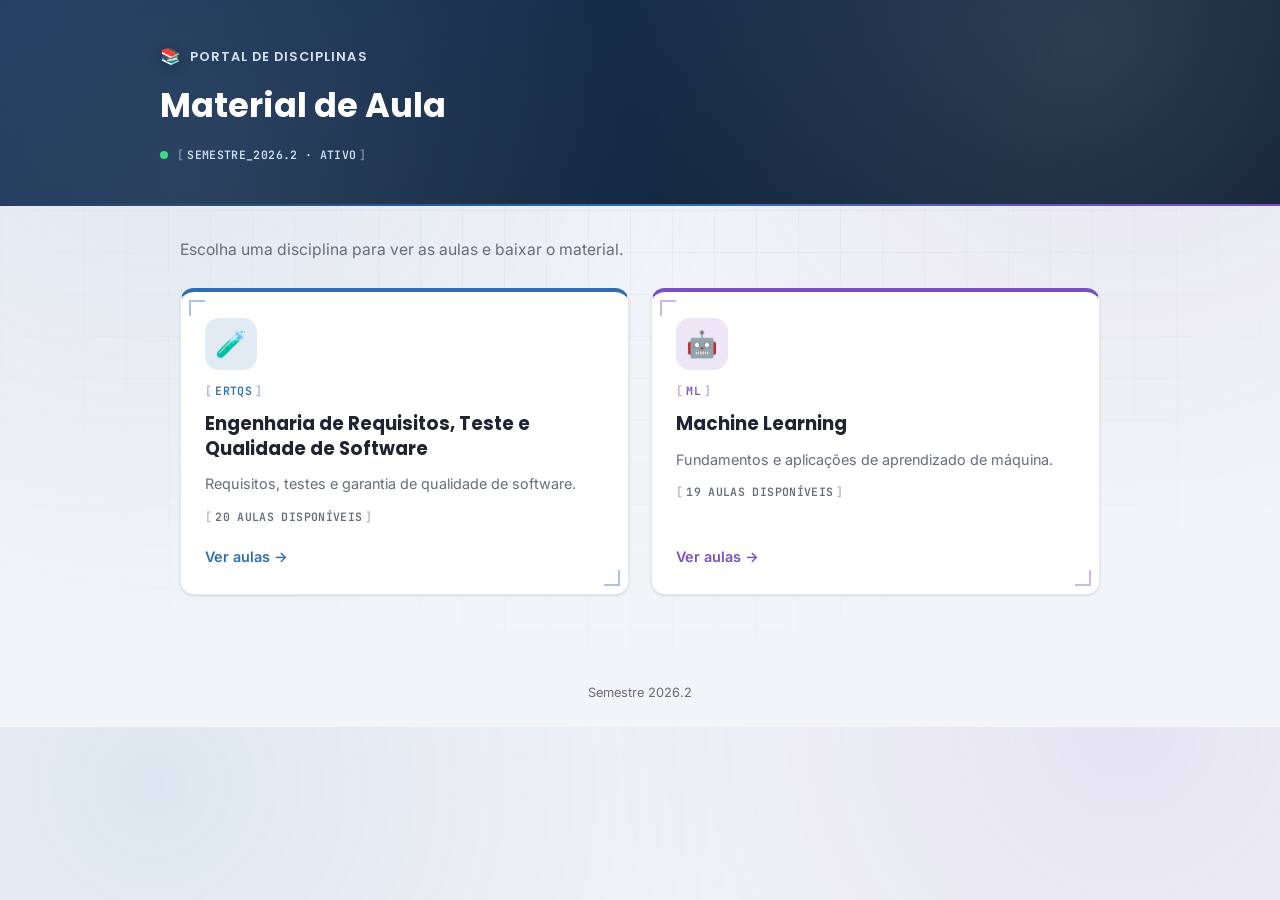
==== index.html @ a040333c "Add files via upload" ====
<!DOCTYPE html>
<html lang="pt-BR">
<head>
  <meta charset="UTF-8" />
  <meta name="viewport" content="width=device-width, initial-scale=1.0" />
  <meta name="theme-color" content="#142943" />
  <link rel="icon" type="image/svg+xml" href="favicon.svg" />
  <title>Portal de Disciplinas</title>
  <link rel="stylesheet" href="style.css" />
</head>
<body>
  <div class="grid-overlay"></div>

  <header class="site-header">
    <div class="inner">
      <p class="brand">
        <span class="header-icon">📚</span> Portal de Disciplinas
      </p>
      <h1>Material de Aula</h1>
      <div class="status-row">
        <span class="status-dot" aria-hidden="true"></span>
        <span class="mono-tag">SEMESTRE_2026.2 · ATIVO</span>
      </div>
    </div>
  </header>

  <main>
    <p class="section-lead">Escolha uma disciplina para ver as aulas e baixar o material.</p>
    <div class="cards" id="cards"></div>
  </main>

  <footer>Semestre 2026.2</footer>

  <script src="data.js"></script>
  <script>
    const container = document.getElementById("cards");

    Object.keys(DISCIPLINAS).forEach((chave) => {
      const disciplina = DISCIPLINAS[chave];
      const qtdAulas = disciplina.aulas.length;
      const cor = disciplina.cor || "#2f6fb0";

      const card = document.createElement("a");
      card.className = "card";
      card.href = `disciplina.html?curso=${chave}`;
      card.style.setProperty("--card-color", cor);

      card.innerHTML = `
        <span class="icon-badge">${disciplina.icone || "📘"}</span>
        <span class="sigla mono-tag">${disciplina.sigla}</span>
        <h2>${disciplina.nome}</h2>
        ${disciplina.descricao ? `<p class="descricao">${disciplina.descricao}</p>` : ""}
        <p class="meta mono-tag">${String(qtdAulas).padStart(2, "0")} ${qtdAulas === 1 ? "AULA DISPONÍVEL" : "AULAS DISPONÍVEIS"}</p>
        <span class="cta">Ver aulas →</span>
      `;

      container.appendChild(card);
    });
  </script>
</body>
</html>
---- style.css ----
@import url("https://fonts.googleapis.com/css2?family=Inter:wght@400;500;600;700&family=Poppins:wght@600;700&family=JetBrains+Mono:wght@500;700&display=swap");

:root {
  --bg: #f2f4f8;
  --surface: #ffffff;
  --border: #e4e7ee;
  --text: #1f2430;
  --text-muted: #666d7a;
  --primary: #1e3a5f;
  --primary-dark: #142943;
  --accent: #2f6fb0;
  --radius: 14px;
  --shadow: 0 1px 3px rgba(20, 24, 38, 0.08), 0 1px 2px rgba(20, 24, 38, 0.06);
  --shadow-hover: 0 14px 28px rgba(20, 24, 38, 0.16);
}

* {
  box-sizing: border-box;
}

body {
  margin: 0;
  font-family: "Inter", "Segoe UI", Roboto, Helvetica, Arial, sans-serif;
  background: var(--bg);
  background-image:
    radial-gradient(circle at 12% 8%, rgba(47, 111, 176, 0.10), transparent 45%),
    radial-gradient(circle at 88% 0%, rgba(122, 79, 191, 0.10), transparent 40%);
  color: var(--text);
  line-height: 1.55;
  position: relative;
}

h1, h2, .brand {
  font-family: "Poppins", "Segoe UI", sans-serif;
}

a {
  color: inherit;
  text-decoration: none;
}

/* ---------- Tech backdrop ---------- */

.grid-overlay {
  position: fixed;
  inset: 0;
  z-index: -1;
  pointer-events: none;
  background-image:
    linear-gradient(rgba(30, 58, 95, 0.055) 1px, transparent 1px),
    linear-gradient(90deg, rgba(30, 58, 95, 0.055) 1px, transparent 1px);
  background-size: 42px 42px;
  -webkit-mask-image: radial-gradient(circle at 50% 0%, black, transparent 78%);
  mask-image: radial-gradient(circle at 50% 0%, black, transparent 78%);
}

/* ---------- Utility: mono tech tag ---------- */

.mono-tag {
  font-family: "JetBrains Mono", "Consolas", monospace;
  font-size: 0.72rem;
  letter-spacing: 0.03em;
  font-weight: 600;
}

.mono-tag::before {
  content: "[";
  margin-right: 3px;
  opacity: 0.5;
}

.mono-tag::after {
  content: "]";
  margin-left: 3px;
  opacity: 0.5;
}

/* ---------- Header ---------- */

.site-header {
  background: linear-gradient(135deg, var(--primary) 0%, var(--primary-dark) 55%, #0c1c30 100%);
  color: #fff;
  padding: 44px 20px 40px;
  position: relative;
  overflow: hidden;
}

.site-header::before {
  content: "";
  position: absolute;
  inset: 0;
  background-image:
    radial-gradient(circle at 85% 20%, rgba(255, 255, 255, 0.12), transparent 42%),
    radial-gradient(circle at 15% 90%, rgba(255, 255, 255, 0.08), transparent 40%);
  pointer-events: none;
}

.site-header::after {
  content: "";
  position: absolute;
  left: 0;
  right: 0;
  bottom: 0;
  height: 2px;
  background: linear-gradient(90deg, transparent, var(--accent), #7a4fbf, var(--accent), transparent);
  background-size: 200% 100%;
  animation: scan-line 6s linear infinite;
}

.site-header .inner {
  max-width: 960px;
  margin: 0 auto;
  position: relative;
}

.site-header .brand {
  display: inline-flex;
  align-items: center;
  gap: 8px;
  font-size: 0.8rem;
  letter-spacing: 0.08em;
  text-transform: uppercase;
  color: #d7e4f2;
  margin: 0 0 10px;
  font-weight: 600;
}

.site-header h1 {
  margin: 0;
  font-size: clamp(1.6rem, 4vw, 2.1rem);
  font-weight: 700;
  display: flex;
  align-items: center;
  gap: 12px;
}

.header-icon {
  font-size: 1.3em;
  filter: drop-shadow(0 2px 6px rgba(0, 0, 0, 0.25));
}

.status-row {
  display: inline-flex;
  align-items: center;
  gap: 9px;
  margin-top: 14px;
  color: #cfe0f0;
}

.status-dot {
  width: 8px;
  height: 8px;
  border-radius: 50%;
  background: #3ddc84;
  box-shadow: 0 0 0 0 rgba(61, 220, 132, 0.6);
  animation: pulse-dot 2.2s ease-out infinite;
}

.back-link {
  display: inline-flex;
  align-items: center;
  gap: 6px;
  margin-top: 18px;
  font-size: 0.9rem;
  color: #dce7f3;
  transition: transform 0.15s ease, color 0.15s ease;
}

.back-link:hover {
  color: #fff;
  transform: translateX(-3px);
}

/* ---------- Layout ---------- */

main {
  max-width: 960px;
  margin: 0 auto;
  padding: 40px 20px 64px;
  position: relative;
}

.section-lead {
  color: var(--text-muted);
  margin: -8px 0 26px;
  font-size: 0.98rem;
}

/* ---------- Cards (home) ---------- */

.cards {
  display: grid;
  grid-template-columns: repeat(2, 1fr);
  gap: 22px;
}

@media (max-width: 640px) {
  .cards {
    grid-template-columns: 1fr;
  }
}

.card {
  background: var(--surface);
  border: 1px solid var(--border);
  border-radius: var(--radius);
  box-shadow: var(--shadow);
  padding: 26px 24px;
  display: flex;
  flex-direction: column;
  gap: 12px;
  position: relative;
  overflow: hidden;
  border-top: 4px solid var(--card-color, var(--accent));
  transition: transform 0.18s ease, box-shadow 0.18s ease;
  opacity: 0;
  animation: rise 0.5s ease forwards;
}

.card::before,
.card::after {
  content: "";
  position: absolute;
  width: 14px;
  height: 14px;
  border: 2px solid var(--card-color, var(--accent));
  opacity: 0.4;
  transition: opacity 0.2s ease;
  pointer-events: none;
}

.card::before {
  top: 8px;
  left: 8px;
  border-right: none;
  border-bottom: none;
}

.card::after {
  bottom: 8px;
  right: 8px;
  border-left: none;
  border-top: none;
}

.card:nth-of-type(1) { animation-delay: 0.02s; }
.card:nth-of-type(2) { animation-delay: 0.12s; }
.card:nth-of-type(3) { animation-delay: 0.22s; }
.card:nth-of-type(4) { animation-delay: 0.32s; }

.card:hover {
  transform: translateY(-4px);
  box-shadow: var(--shadow-hover), 0 0 0 1px color-mix(in srgb, var(--card-color, var(--accent)) 30%, transparent), 0 0 26px color-mix(in srgb, var(--card-color, var(--accent)) 25%, transparent);
}

.card:hover::before,
.card:hover::after {
  opacity: 1;
}

.card .icon-badge {
  width: 52px;
  height: 52px;
  border-radius: 14px;
  display: flex;
  align-items: center;
  justify-content: center;
  font-size: 1.6rem;
  background: color-mix(in srgb, var(--card-color, var(--accent)) 14%, #fff);
}

.card .sigla {
  display: inline-block;
  color: var(--card-color, var(--primary));
  text-transform: uppercase;
}

.card h2 {
  margin: 0;
  font-size: 1.15rem;
  color: var(--text);
  line-height: 1.35;
}

.card .descricao {
  color: var(--text-muted);
  font-size: 0.9rem;
  margin: 0;
}

.card .meta {
  color: var(--text-muted);
  margin: 0;
}

.card .cta {
  margin-top: auto;
  padding-top: 8px;
  color: var(--card-color, var(--accent));
  font-weight: 600;
  font-size: 0.9rem;
  display: inline-flex;
  align-items: center;
  gap: 6px;
  transition: gap 0.15s ease;
}

.card:hover .cta {
  gap: 10px;
}

/* ---------- Ementa ---------- */

.ementa-box {
  background: var(--surface);
  border: 1px solid var(--border);
  border-left: 4px solid var(--card-color, var(--accent));
  border-radius: var(--radius);
  box-shadow: var(--shadow);
  margin-bottom: 26px;
  overflow: hidden;
}

.ementa-box summary {
  cursor: pointer;
  list-style: none;
  padding: 18px 22px;
  font-weight: 600;
  font-size: 1rem;
  display: flex;
  align-items: center;
  justify-content: space-between;
  gap: 12px;
  user-select: none;
}

.ementa-box summary::-webkit-details-marker {
  display: none;
}

.ementa-box summary::after {
  content: "▾";
  color: var(--card-color, var(--accent));
  font-size: 0.9rem;
  transition: transform 0.2s ease;
  flex-shrink: 0;
}

.ementa-box[open] summary::after {
  transform: rotate(180deg);
}

.ementa-box summary:hover {
  background: color-mix(in srgb, var(--card-color, var(--accent)) 6%, transparent);
}

.ementa-content {
  padding: 4px 22px 24px;
  border-top: 1px solid var(--border);
  animation: rise 0.35s ease forwards;
}

.ementa-meta {
  display: flex;
  flex-wrap: wrap;
  gap: 10px 16px;
  margin-top: 16px;
}

.carga-grid {
  display: flex;
  flex-wrap: wrap;
  gap: 8px;
  margin-top: 12px;
}

.carga-grid .mono-tag {
  background: color-mix(in srgb, var(--card-color, var(--accent)) 10%, #fff);
  color: var(--card-color, var(--primary));
  padding: 4px 10px;
  border-radius: 6px;
}

.ementa-texto {
  color: var(--text-muted);
  font-size: 0.95rem;
  margin: 18px 0 0;
}

.ementa-content h3 {
  font-size: 0.95rem;
  margin: 22px 0 10px;
  color: var(--text);
}

.competencias-list {
  margin: 0;
  padding-left: 20px;
  display: flex;
  flex-direction: column;
  gap: 10px;
  color: var(--text-muted);
  font-size: 0.9rem;
}

.competencias-list li::marker {
  color: var(--card-color, var(--accent));
}

.unidades-grid {
  display: grid;
  grid-template-columns: repeat(2, 1fr);
  gap: 14px;
}

@media (max-width: 640px) {
  .unidades-grid {
    grid-template-columns: 1fr;
  }
}

.unidade-card {
  background: color-mix(in srgb, var(--card-color, var(--accent)) 5%, var(--bg));
  border: 1px solid var(--border);
  border-radius: 10px;
  padding: 14px 16px;
}

.unidade-card h4 {
  margin: 0 0 8px;
  font-size: 0.85rem;
  color: var(--card-color, var(--primary));
}

.unidade-card ul {
  margin: 0;
  padding-left: 18px;
  display: flex;
  flex-direction: column;
  gap: 6px;
  font-size: 0.88rem;
  color: var(--text-muted);
}

/* ---------- Aulas list ---------- */

.progress-bar-wrap {
  background: var(--surface);
  border: 1px solid var(--border);
  border-radius: 999px;
  height: 8px;
  overflow: hidden;
  margin: 6px 0 26px;
  position: relative;
}

.progress-bar-fill {
  height: 100%;
  border-radius: 999px;
  background: linear-gradient(90deg, var(--card-color, var(--accent)), var(--primary));
  transition: width 0.4s ease;
  position: relative;
  overflow: hidden;
}

.progress-bar-fill::after {
  content: "";
  position: absolute;
  inset: 0;
  background: linear-gradient(90deg, transparent, rgba(255, 255, 255, 0.45), transparent);
  width: 40%;
  animation: shimmer 2.4s ease-in-out infinite;
}

.aulas-list {
  display: flex;
  flex-direction: column;
  gap: 14px;
}

.aula-item {
  background: var(--surface);
  border: 1px solid var(--border);
  border-left: 4px solid var(--card-color, var(--accent));
  border-radius: var(--radius);
  box-shadow: var(--shadow);
  padding: 18px 22px;
  display: flex;
  align-items: flex-start;
  justify-content: space-between;
  gap: 16px;
  flex-wrap: wrap;
  opacity: 0;
  animation: rise 0.45s ease forwards;
  transition: box-shadow 0.15s ease, transform 0.15s ease, border-left-width 0.15s ease;
}

.aula-item:hover {
  box-shadow: var(--shadow-hover), 0 0 20px color-mix(in srgb, var(--card-color, var(--accent)) 20%, transparent);
  transform: translateY(-2px);
  border-left-width: 6px;
}

.aula-info {
  display: flex;
  align-items: flex-start;
  gap: 14px;
  flex: 1 1 260px;
  min-width: 0;
}

.aula-numero {
  display: inline-flex;
  align-items: center;
  justify-content: center;
  min-width: 34px;
  height: 34px;
  padding: 0 8px;
  border-radius: 10px;
  background: color-mix(in srgb, var(--card-color, var(--accent)) 15%, #fff);
  color: var(--card-color, var(--primary));
  font-weight: 700;
  font-size: 0.75rem;
  white-space: nowrap;
  flex-shrink: 0;
}

.aula-text {
  display: flex;
  flex-direction: column;
  gap: 3px;
  min-width: 0;
}

.aula-titulo {
  font-weight: 600;
  font-size: 1rem;
  overflow-wrap: break-word;
  word-break: break-word;
}

.aula-data {
  color: var(--text-muted);
  font-size: 0.83rem;
  white-space: nowrap;
  display: inline-flex;
  align-items: center;
  gap: 6px;
}

.badge-novo {
  background: #e8f5e9;
  color: #2e7d32;
  font-size: 0.68rem;
  font-weight: 700;
  letter-spacing: 0.03em;
  text-transform: uppercase;
  padding: 2px 8px;
  border-radius: 999px;
}

.btn-download {
  background: var(--card-color, var(--accent));
  color: #fff;
  padding: 10px 18px;
  border-radius: 8px;
  font-size: 0.88rem;
  font-weight: 600;
  white-space: nowrap;
  display: inline-flex;
  align-items: center;
  gap: 8px;
  flex-shrink: 0;
  transition: filter 0.15s ease, transform 0.15s ease, box-shadow 0.15s ease;
}

.btn-download:hover {
  filter: brightness(0.92);
  transform: translateY(-1px);
  box-shadow: 0 6px 18px color-mix(in srgb, var(--card-color, var(--accent)) 45%, transparent);
}

.empty-state {
  color: var(--text-muted);
  background: var(--surface);
  border: 1px dashed var(--border);
  border-radius: var(--radius);
  padding: 28px;
  text-align: center;
}

footer {
  text-align: center;
  color: var(--text-muted);
  font-size: 0.8rem;
  padding: 24px;
}

/* ---------- Animations ---------- */

@keyframes rise {
  from {
    opacity: 0;
    transform: translateY(10px);
  }
  to {
    opacity: 1;
    transform: translateY(0);
  }
}

@keyframes pulse-dot {
  0% {
    box-shadow: 0 0 0 0 rgba(61, 220, 132, 0.55);
  }
  70% {
    box-shadow: 0 0 0 6px rgba(61, 220, 132, 0);
  }
  100% {
    box-shadow: 0 0 0 0 rgba(61, 220, 132, 0);
  }
}

@keyframes scan-line {
  0% {
    background-position: 0% 0;
  }
  100% {
    background-position: 200% 0;
  }
}

@keyframes shimmer {
  0% {
    transform: translateX(-120%);
  }
  100% {
    transform: translateX(280%);
  }
}
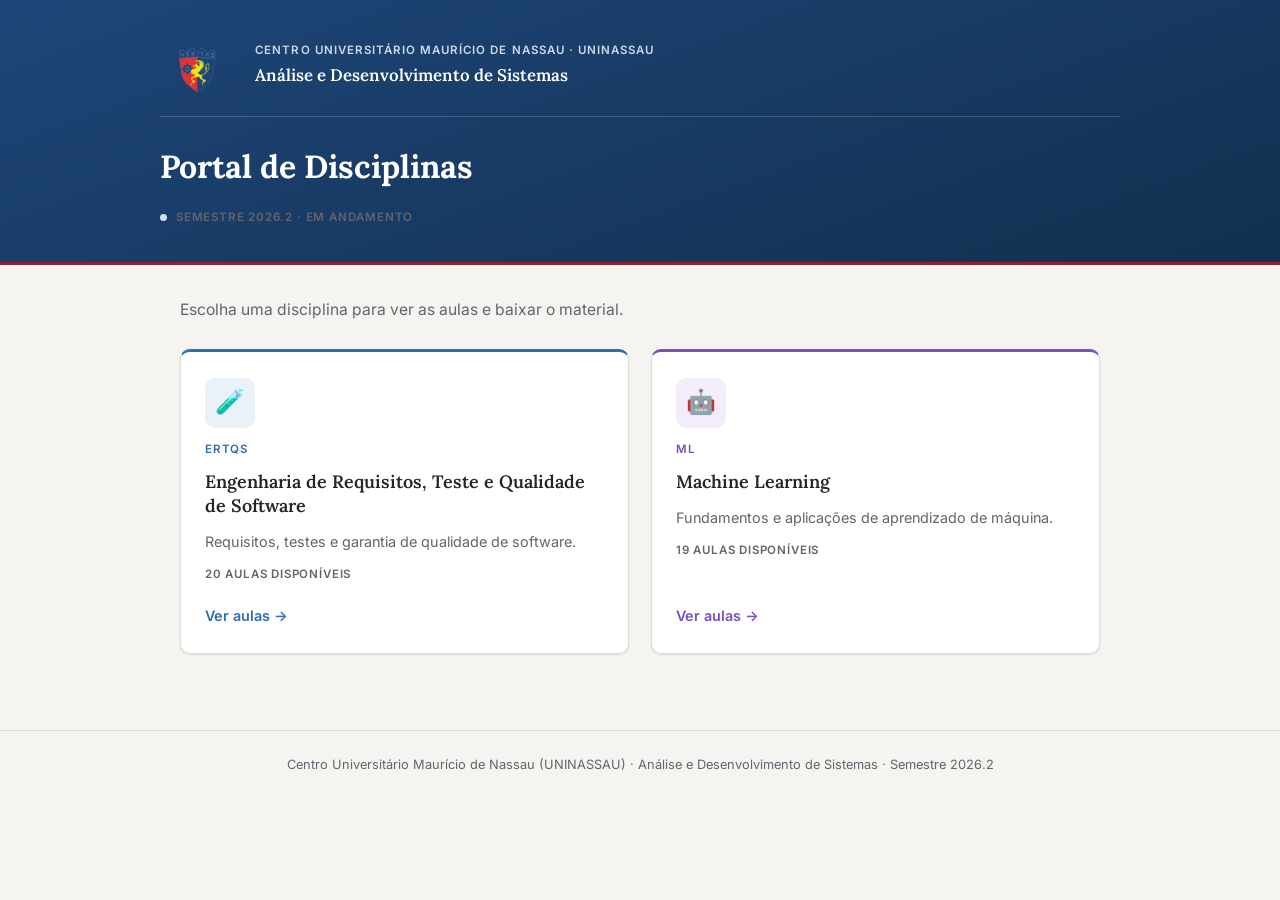
==== commit 480f8d5f: "Add files via upload" ====
--- a/index.html
+++ b/index.html
@@ -9,17 +9,19 @@
   <link rel="stylesheet" href="style.css" />
 </head>
 <body>
-  <div class="grid-overlay"></div>
-
   <header class="site-header">
     <div class="inner">
-      <p class="brand">
-        <span class="header-icon">📚</span> Portal de Disciplinas
-      </p>
-      <h1>Material de Aula</h1>
+      <div class="institution-row">
+        <img class="institution-logo" id="institution-logo" src="" alt="" />
+        <div class="institution-text">
+          <p class="institution-name" id="institution-nome"></p>
+          <p class="course-name" id="institution-curso"></p>
+        </div>
+      </div>
+      <h1>Portal de Disciplinas</h1>
       <div class="status-row">
         <span class="status-dot" aria-hidden="true"></span>
-        <span class="mono-tag">SEMESTRE_2026.2 · ATIVO</span>
+        <span class="mono-tag" id="status-semestre"></span>
       </div>
     </div>
   </header>
@@ -29,10 +31,17 @@
     <div class="cards" id="cards"></div>
   </main>
 
-  <footer>Semestre 2026.2</footer>
+  <footer id="footer"></footer>
 
   <script src="data.js"></script>
   <script>
+    document.getElementById("institution-logo").src = INSTITUICAO.logo;
+    document.getElementById("institution-logo").alt = INSTITUICAO.sigla;
+    document.getElementById("institution-nome").textContent = `${INSTITUICAO.nome} · ${INSTITUICAO.sigla}`;
+    document.getElementById("institution-curso").textContent = INSTITUICAO.curso;
+    document.getElementById("status-semestre").textContent = "Semestre 2026.2 · Em andamento";
+    document.getElementById("footer").textContent = `${INSTITUICAO.nome} (${INSTITUICAO.sigla}) · ${INSTITUICAO.curso} · Semestre 2026.2`;
+
     const container = document.getElementById("cards");
 
     Object.keys(DISCIPLINAS).forEach((chave) => {
--- a/style.css
+++ b/style.css
@@ -1,17 +1,17 @@
-@import url("https://fonts.googleapis.com/css2?family=Inter:wght@400;500;600;700&family=Poppins:wght@600;700&family=JetBrains+Mono:wght@500;700&display=swap");
+@import url("https://fonts.googleapis.com/css2?family=Inter:wght@400;500;600;700&family=Lora:wght@500;600;700&display=swap");
 
 :root {
-  --bg: #f2f4f8;
+  --bg: #f5f4f1;
   --surface: #ffffff;
-  --border: #e4e7ee;
-  --text: #1f2430;
-  --text-muted: #666d7a;
-  --primary: #1e3a5f;
-  --primary-dark: #142943;
-  --accent: #2f6fb0;
-  --radius: 14px;
-  --shadow: 0 1px 3px rgba(20, 24, 38, 0.08), 0 1px 2px rgba(20, 24, 38, 0.06);
-  --shadow-hover: 0 14px 28px rgba(20, 24, 38, 0.16);
+  --border: #e1ded6;
+  --text: #23252b;
+  --text-muted: #63656d;
+  --primary: #1e4679;
+  --primary-dark: #12304f;
+  --accent: #8a2530;
+  --radius: 10px;
+  --shadow: 0 1px 2px rgba(30, 24, 16, 0.06), 0 1px 3px rgba(30, 24, 16, 0.05);
+  --shadow-hover: 0 10px 22px rgba(30, 24, 16, 0.12);
 }
 
 * {
@@ -22,16 +22,13 @@
   margin: 0;
   font-family: "Inter", "Segoe UI", Roboto, Helvetica, Arial, sans-serif;
   background: var(--bg);
-  background-image:
-    radial-gradient(circle at 12% 8%, rgba(47, 111, 176, 0.10), transparent 45%),
-    radial-gradient(circle at 88% 0%, rgba(122, 79, 191, 0.10), transparent 40%);
   color: var(--text);
-  line-height: 1.55;
-  position: relative;
-}
-
-h1, h2, .brand {
-  font-family: "Poppins", "Segoe UI", sans-serif;
+  line-height: 1.6;
+  position: relative;
+}
+
+h1, h2, .course-name {
+  font-family: "Lora", Georgia, serif;
 }
 
 a {
@@ -39,72 +36,25 @@
   text-decoration: none;
 }
 
-/* ---------- Tech backdrop ---------- */
-
-.grid-overlay {
-  position: fixed;
-  inset: 0;
-  z-index: -1;
-  pointer-events: none;
-  background-image:
-    linear-gradient(rgba(30, 58, 95, 0.055) 1px, transparent 1px),
-    linear-gradient(90deg, rgba(30, 58, 95, 0.055) 1px, transparent 1px);
-  background-size: 42px 42px;
-  -webkit-mask-image: radial-gradient(circle at 50% 0%, black, transparent 78%);
-  mask-image: radial-gradient(circle at 50% 0%, black, transparent 78%);
-}
-
-/* ---------- Utility: mono tech tag ---------- */
+/* ---------- Utility: label tag ---------- */
 
 .mono-tag {
-  font-family: "JetBrains Mono", "Consolas", monospace;
+  font-family: "Inter", sans-serif;
   font-size: 0.72rem;
-  letter-spacing: 0.03em;
-  font-weight: 600;
-}
-
-.mono-tag::before {
-  content: "[";
-  margin-right: 3px;
-  opacity: 0.5;
-}
-
-.mono-tag::after {
-  content: "]";
-  margin-left: 3px;
-  opacity: 0.5;
+  letter-spacing: 0.07em;
+  font-weight: 600;
+  text-transform: uppercase;
+  color: var(--text-muted);
 }
 
 /* ---------- Header ---------- */
 
 .site-header {
-  background: linear-gradient(135deg, var(--primary) 0%, var(--primary-dark) 55%, #0c1c30 100%);
+  background: linear-gradient(160deg, var(--primary) 0%, var(--primary-dark) 100%);
   color: #fff;
-  padding: 44px 20px 40px;
-  position: relative;
-  overflow: hidden;
-}
-
-.site-header::before {
-  content: "";
-  position: absolute;
-  inset: 0;
-  background-image:
-    radial-gradient(circle at 85% 20%, rgba(255, 255, 255, 0.12), transparent 42%),
-    radial-gradient(circle at 15% 90%, rgba(255, 255, 255, 0.08), transparent 40%);
-  pointer-events: none;
-}
-
-.site-header::after {
-  content: "";
-  position: absolute;
-  left: 0;
-  right: 0;
-  bottom: 0;
-  height: 2px;
-  background: linear-gradient(90deg, transparent, var(--accent), #7a4fbf, var(--accent), transparent);
-  background-size: 200% 100%;
-  animation: scan-line 6s linear infinite;
+  padding: 36px 20px 34px;
+  position: relative;
+  border-bottom: 3px solid var(--accent);
 }
 
 .site-header .inner {
@@ -113,21 +63,56 @@
   position: relative;
 }
 
+.institution-row {
+  display: flex;
+  align-items: center;
+  gap: 18px;
+  margin-bottom: 24px;
+  padding-bottom: 22px;
+  border-bottom: 1px solid rgba(255, 255, 255, 0.16);
+}
+
+.institution-logo {
+  height: 58px;
+  width: auto;
+  flex-shrink: 0;
+  opacity: 0.94;
+}
+
+.institution-text {
+  display: flex;
+  flex-direction: column;
+  gap: 3px;
+  min-width: 0;
+}
+
+.institution-name {
+  margin: 0;
+  font-size: 0.72rem;
+  letter-spacing: 0.09em;
+  text-transform: uppercase;
+  font-weight: 600;
+  color: #cdd8e6;
+}
+
+.course-name {
+  margin: 0;
+  font-size: 1.05rem;
+  font-weight: 600;
+  color: #fff;
+}
+
 .site-header .brand {
   display: inline-flex;
   align-items: center;
   gap: 8px;
-  font-size: 0.8rem;
-  letter-spacing: 0.08em;
-  text-transform: uppercase;
-  color: #d7e4f2;
+  color: #cdd8e6;
   margin: 0 0 10px;
-  font-weight: 600;
 }
 
 .site-header h1 {
   margin: 0;
-  font-size: clamp(1.6rem, 4vw, 2.1rem);
+  font-size: clamp(1.5rem, 3.6vw, 2rem);
   font-weight: 700;
   display: flex;
   align-items: center;
@@ -135,25 +120,23 @@
 }
 
 .header-icon {
-  font-size: 1.3em;
-  filter: drop-shadow(0 2px 6px rgba(0, 0, 0, 0.25));
+  font-size: 1.15em;
 }
 
 .status-row {
   display: inline-flex;
   align-items: center;
   gap: 9px;
-  margin-top: 14px;
+  margin-top: 16px;
   color: #cfe0f0;
 }
 
 .status-dot {
-  width: 8px;
-  height: 8px;
+  width: 7px;
+  height: 7px;
   border-radius: 50%;
-  background: #3ddc84;
-  box-shadow: 0 0 0 0 rgba(61, 220, 132, 0.6);
-  animation: pulse-dot 2.2s ease-out infinite;
+  background: #cfe0f0;
+  flex-shrink: 0;
 }
 
 .back-link {
@@ -210,37 +193,10 @@
   flex-direction: column;
   gap: 12px;
   position: relative;
-  overflow: hidden;
-  border-top: 4px solid var(--card-color, var(--accent));
+  border-top: 3px solid var(--card-color, var(--accent));
   transition: transform 0.18s ease, box-shadow 0.18s ease;
   opacity: 0;
   animation: rise 0.5s ease forwards;
-}
-
-.card::before,
-.card::after {
-  content: "";
-  position: absolute;
-  width: 14px;
-  height: 14px;
-  border: 2px solid var(--card-color, var(--accent));
-  opacity: 0.4;
-  transition: opacity 0.2s ease;
-  pointer-events: none;
-}
-
-.card::before {
-  top: 8px;
-  left: 8px;
-  border-right: none;
-  border-bottom: none;
-}
-
-.card::after {
-  bottom: 8px;
-  right: 8px;
-  border-left: none;
-  border-top: none;
 }
 
 .card:nth-of-type(1) { animation-delay: 0.02s; }
@@ -249,35 +205,30 @@
 .card:nth-of-type(4) { animation-delay: 0.32s; }
 
 .card:hover {
-  transform: translateY(-4px);
-  box-shadow: var(--shadow-hover), 0 0 0 1px color-mix(in srgb, var(--card-color, var(--accent)) 30%, transparent), 0 0 26px color-mix(in srgb, var(--card-color, var(--accent)) 25%, transparent);
-}
-
-.card:hover::before,
-.card:hover::after {
-  opacity: 1;
+  transform: translateY(-3px);
+  box-shadow: var(--shadow-hover);
 }
 
 .card .icon-badge {
-  width: 52px;
-  height: 52px;
-  border-radius: 14px;
+  width: 50px;
+  height: 50px;
+  border-radius: 10px;
   display: flex;
   align-items: center;
   justify-content: center;
-  font-size: 1.6rem;
-  background: color-mix(in srgb, var(--card-color, var(--accent)) 14%, #fff);
+  font-size: 1.5rem;
+  background: color-mix(in srgb, var(--card-color, var(--accent)) 10%, #fff);
 }
 
 .card .sigla {
   display: inline-block;
   color: var(--card-color, var(--primary));
-  text-transform: uppercase;
 }
 
 .card h2 {
   margin: 0;
-  font-size: 1.15rem;
+  font-size: 1.12rem;
+  font-weight: 600;
   color: var(--text);
   line-height: 1.35;
 }
@@ -314,7 +265,7 @@
 .ementa-box {
   background: var(--surface);
   border: 1px solid var(--border);
-  border-left: 4px solid var(--card-color, var(--accent));
+  border-left: 3px solid var(--card-color, var(--accent));
   border-radius: var(--radius);
   box-shadow: var(--shadow);
   margin-bottom: 26px;
@@ -351,7 +302,7 @@
 }
 
 .ementa-box summary:hover {
-  background: color-mix(in srgb, var(--card-color, var(--accent)) 6%, transparent);
+  background: color-mix(in srgb, var(--card-color, var(--accent)) 5%, transparent);
 }
 
 .ementa-content {
@@ -375,7 +326,7 @@
 }
 
 .carga-grid .mono-tag {
-  background: color-mix(in srgb, var(--card-color, var(--accent)) 10%, #fff);
+  background: color-mix(in srgb, var(--card-color, var(--accent)) 8%, #fff);
   color: var(--card-color, var(--primary));
   padding: 4px 10px;
   border-radius: 6px;
@@ -420,9 +371,9 @@
 }
 
 .unidade-card {
-  background: color-mix(in srgb, var(--card-color, var(--accent)) 5%, var(--bg));
+  background: color-mix(in srgb, var(--card-color, var(--accent)) 4%, var(--bg));
   border: 1px solid var(--border);
-  border-radius: 10px;
+  border-radius: 8px;
   padding: 14px 16px;
 }
 
@@ -467,7 +418,7 @@
   content: "";
   position: absolute;
   inset: 0;
-  background: linear-gradient(90deg, transparent, rgba(255, 255, 255, 0.45), transparent);
+  background: linear-gradient(90deg, transparent, rgba(255, 255, 255, 0.4), transparent);
   width: 40%;
   animation: shimmer 2.4s ease-in-out infinite;
 }
@@ -481,7 +432,7 @@
 .aula-item {
   background: var(--surface);
   border: 1px solid var(--border);
-  border-left: 4px solid var(--card-color, var(--accent));
+  border-left: 3px solid var(--card-color, var(--accent));
   border-radius: var(--radius);
   box-shadow: var(--shadow);
   padding: 18px 22px;
@@ -492,13 +443,12 @@
   flex-wrap: wrap;
   opacity: 0;
   animation: rise 0.45s ease forwards;
-  transition: box-shadow 0.15s ease, transform 0.15s ease, border-left-width 0.15s ease;
+  transition: box-shadow 0.15s ease, transform 0.15s ease;
 }
 
 .aula-item:hover {
-  box-shadow: var(--shadow-hover), 0 0 20px color-mix(in srgb, var(--card-color, var(--accent)) 20%, transparent);
+  box-shadow: var(--shadow-hover);
   transform: translateY(-2px);
-  border-left-width: 6px;
 }
 
 .aula-info {
@@ -516,8 +466,8 @@
   min-width: 34px;
   height: 34px;
   padding: 0 8px;
-  border-radius: 10px;
-  background: color-mix(in srgb, var(--card-color, var(--accent)) 15%, #fff);
+  border-radius: 8px;
+  background: color-mix(in srgb, var(--card-color, var(--accent)) 12%, #fff);
   color: var(--card-color, var(--primary));
   font-weight: 700;
   font-size: 0.75rem;
@@ -549,8 +499,8 @@
 }
 
 .badge-novo {
-  background: #e8f5e9;
-  color: #2e7d32;
+  background: #e8f0e9;
+  color: #386641;
   font-size: 0.68rem;
   font-weight: 700;
   letter-spacing: 0.03em;
@@ -577,7 +527,7 @@
 .btn-download:hover {
   filter: brightness(0.92);
   transform: translateY(-1px);
-  box-shadow: 0 6px 18px color-mix(in srgb, var(--card-color, var(--accent)) 45%, transparent);
+  box-shadow: var(--shadow-hover);
 }
 
 .empty-state {
@@ -594,6 +544,8 @@
   color: var(--text-muted);
   font-size: 0.8rem;
   padding: 24px;
+  border-top: 1px solid var(--border);
+  margin-top: 12px;
 }
 
 /* ---------- Animations ---------- */
@@ -609,27 +561,6 @@
   }
 }
 
-@keyframes pulse-dot {
-  0% {
-    box-shadow: 0 0 0 0 rgba(61, 220, 132, 0.55);
-  }
-  70% {
-    box-shadow: 0 0 0 6px rgba(61, 220, 132, 0);
-  }
-  100% {
-    box-shadow: 0 0 0 0 rgba(61, 220, 132, 0);
-  }
-}
-
-@keyframes scan-line {
-  0% {
-    background-position: 0% 0;
-  }
-  100% {
-    background-position: 200% 0;
-  }
-}
-
 @keyframes shimmer {
   0% {
     transform: translateX(-120%);
